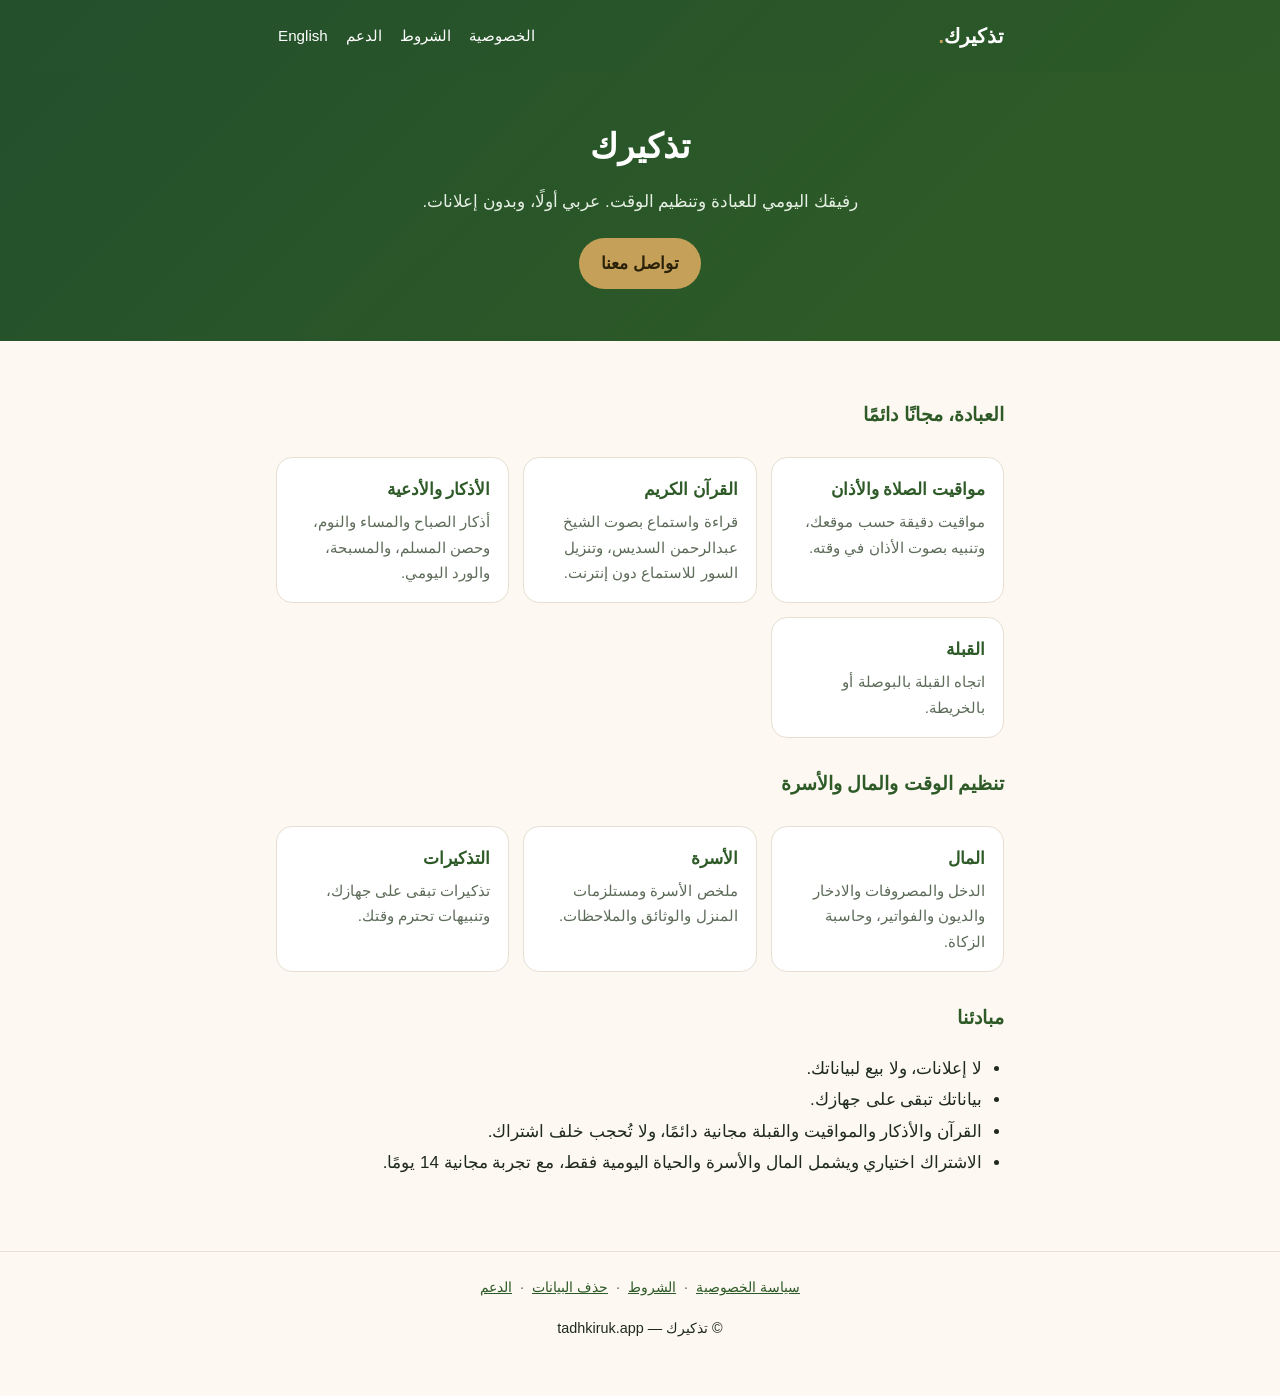
==== index.html @ 88e4892b "Initial site" ====
<!doctype html>
<html lang="ar" dir="rtl">
<head>
  <meta charset="utf-8">
  <meta name="viewport" content="width=device-width, initial-scale=1">
  <title>تذكيرك | رفيقك اليومي للعبادة وتنظيم الوقت</title>
  <meta name="description" content="تذكيرك: تطبيق عربي بلا إعلانات لمواقيت الصلاة والأذان والقبلة والقرآن والأذكار، وتنظيم الوقت والمال والأسرة.">
  <link rel="alternate" hreflang="en" href="https://tadhkiruk.app/en/">
  <link rel="stylesheet" href="style.css">
</head>
<body>
<header class="site"><div class="wrap">
  <a class="brand" href="/">تذكيرك<span>.</span></a>
  <nav class="top">
    <a href="privacy.html">الخصوصية</a>
    <a href="terms.html">الشروط</a>
    <a href="support.html">الدعم</a>
    <a href="en/">English</a>
  </nav>
</div></header>

<section class="hero"><div class="wrap">
  <h1>تذكيرك</h1>
  <p>رفيقك اليومي للعبادة وتنظيم الوقت. عربي أولًا، وبدون إعلانات.</p>
  <a class="badge" href="support.html">تواصل معنا</a>
</div></section>

<main><div class="wrap">
  <h2>العبادة، مجانًا دائمًا</h2>
  <div class="grid">
    <div class="card"><h3>مواقيت الصلاة والأذان</h3><p>مواقيت دقيقة حسب موقعك، وتنبيه بصوت الأذان في وقته.</p></div>
    <div class="card"><h3>القرآن الكريم</h3><p>قراءة واستماع بصوت الشيخ عبدالرحمن السديس، وتنزيل السور للاستماع دون إنترنت.</p></div>
    <div class="card"><h3>الأذكار والأدعية</h3><p>أذكار الصباح والمساء والنوم، وحصن المسلم، والمسبحة، والورد اليومي.</p></div>
    <div class="card"><h3>القبلة</h3><p>اتجاه القبلة بالبوصلة أو بالخريطة.</p></div>
  </div>

  <h2>تنظيم الوقت والمال والأسرة</h2>
  <div class="grid">
    <div class="card"><h3>المال</h3><p>الدخل والمصروفات والادخار والديون والفواتير، وحاسبة الزكاة.</p></div>
    <div class="card"><h3>الأسرة</h3><p>ملخص الأسرة ومستلزمات المنزل والوثائق والملاحظات.</p></div>
    <div class="card"><h3>التذكيرات</h3><p>تذكيرات تبقى على جهازك، وتنبيهات تحترم وقتك.</p></div>
  </div>

  <h2>مبادئنا</h2>
  <ul>
    <li>لا إعلانات، ولا بيع لبياناتك.</li>
    <li>بياناتك تبقى على جهازك.</li>
    <li>القرآن والأذكار والمواقيت والقبلة مجانية دائمًا، ولا تُحجب خلف اشتراك.</li>
    <li>الاشتراك اختياري ويشمل المال والأسرة والحياة اليومية فقط، مع تجربة مجانية 14 يومًا.</li>
  </ul>
</div></main>

<footer class="site"><div class="wrap">
  <a href="privacy.html">سياسة الخصوصية</a>·<a href="terms.html">الشروط</a>·<a href="delete-data.html">حذف البيانات</a>·<a href="support.html">الدعم</a>
  <p>© تذكيرك — tadhkiruk.app</p>
</div></footer>
</body>
</html>
---- style.css ----
:root {
  --primary: #2d5a27;
  --secondary: #4a7c44;
  --gold: #c5a059;
  --bg: #fdf8f2;
  --card: #ffffff;
  --text: #1f2a1d;
  --muted: #5d6b59;
  --line: #e7dfd2;
}
@media (prefers-color-scheme: dark) {
  :root {
    --bg: #14190f;
    --card: #1c2318;
    --text: #eef2ea;
    --muted: #a9b5a3;
    --line: #2c3527;
    --primary: #7fb877;
  }
}
* { box-sizing: border-box; }
html { -webkit-text-size-adjust: 100%; }
body {
  margin: 0;
  background: var(--bg);
  color: var(--text);
  font-family: "Noto Naskh Arabic", "Segoe UI", Tahoma, Arial, sans-serif;
  line-height: 1.85;
  font-size: 17px;
}
a { color: var(--primary); }
.wrap { max-width: 760px; margin: 0 auto; padding: 0 16px; }
header.site {
  background: linear-gradient(135deg, #24502c, #2d5a27);
  color: #fff;
  padding: 14px 0;
}
header.site .wrap {
  display: flex;
  align-items: center;
  justify-content: space-between;
  gap: 12px;
  flex-wrap: wrap;
}
header.site a { color: #fff; text-decoration: none; }
.brand { font-weight: 800; font-size: 1.25rem; }
.brand span { color: var(--gold); }
nav.top { display: flex; gap: 14px; flex-wrap: wrap; font-size: 0.95rem; }
nav.top a { padding: 8px 2px; min-height: 44px; display: inline-flex; align-items: center; }
nav.top a:hover { text-decoration: underline; }
.hero {
  background: linear-gradient(135deg, #24502c, #2d5a27 70%);
  color: #fff;
  padding: 44px 0 52px;
  text-align: center;
}
.hero h1 { margin: 0 0 8px; font-size: 2.1rem; }
.hero p { margin: 0 auto; max-width: 560px; color: #e6efe3; }
.hero .badge {
  display: inline-block;
  margin-top: 20px;
  padding: 10px 22px;
  border-radius: 999px;
  background: var(--gold);
  color: #2a2208;
  font-weight: 700;
  text-decoration: none;
}
main { padding: 28px 0 56px; }
h1.page { font-size: 1.7rem; margin: 8px 0 6px; color: var(--primary); }
h2 { font-size: 1.2rem; margin: 28px 0 6px; color: var(--primary); }
p, li { color: var(--text); }
.muted { color: var(--muted); font-size: 0.92rem; }
.grid { display: grid; gap: 14px; grid-template-columns: repeat(auto-fit, minmax(210px, 1fr)); margin-top: 24px; }
.card {
  background: var(--card);
  border: 1px solid var(--line);
  border-radius: 16px;
  padding: 16px 18px;
}
.card h3 { margin: 0 0 4px; font-size: 1.05rem; color: var(--primary); }
.card p { margin: 0; color: var(--muted); font-size: 0.95rem; line-height: 1.7; }
footer.site {
  border-top: 1px solid var(--line);
  padding: 22px 0 40px;
  text-align: center;
  color: var(--muted);
  font-size: 0.9rem;
}
footer.site a { margin: 0 8px; }
ul { padding-inline-start: 22px; }
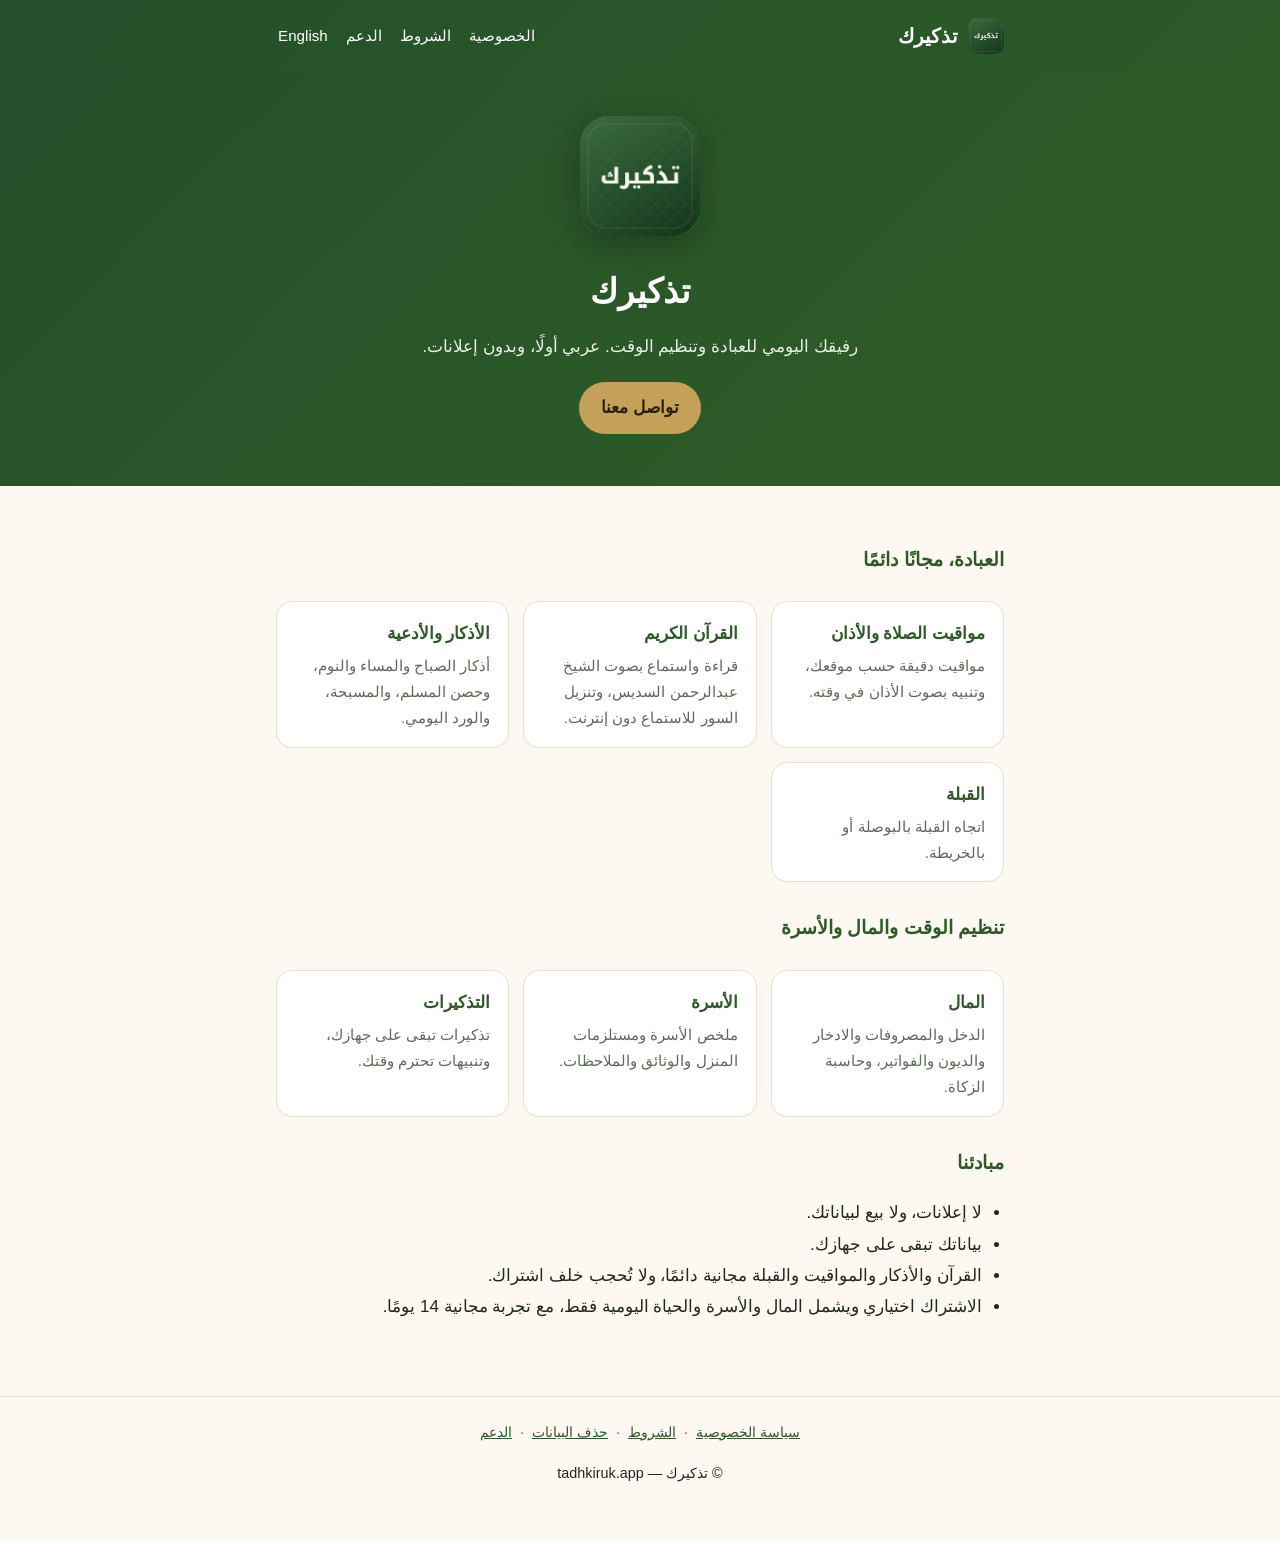
==== commit d8f9f228: "Brand site with app logo, favicon and social image" ====
--- a/index.html
+++ b/index.html
@@ -7,10 +7,21 @@
   <meta name="description" content="تذكيرك: تطبيق عربي بلا إعلانات لمواقيت الصلاة والأذان والقبلة والقرآن والأذكار، وتنظيم الوقت والمال والأسرة.">
   <link rel="alternate" hreflang="en" href="https://tadhkiruk.app/en/">
   <link rel="stylesheet" href="style.css">
+  <meta name="theme-color" content="#24502c">
+  <link rel="icon" type="image/png" sizes="32x32" href="assets/favicon-32.png">
+  <link rel="icon" type="image/png" sizes="192x192" href="assets/favicon-192.png">
+  <link rel="apple-touch-icon" href="assets/apple-touch-icon.png">
+  <link rel="canonical" href="https://tadhkiruk.app/">
+  <meta property="og:type" content="website">
+  <meta property="og:site_name" content="تذكيرك">
+  <meta property="og:title" content="تذكيرك | رفيقك اليومي للعبادة وتنظيم الوقت">
+  <meta property="og:description" content="تذكيرك: تطبيق عربي بلا إعلانات لمواقيت الصلاة والأذان والقبلة والقرآن والأذكار، وتنظيم الوقت والمال والأسرة.">
+  <meta property="og:image" content="https://tadhkiruk.app/assets/og-image.png">
+  <meta name="twitter:card" content="summary_large_image">
 </head>
 <body>
 <header class="site"><div class="wrap">
-  <a class="brand" href="/">تذكيرك<span>.</span></a>
+  <a class="brand" href="/"><img src="assets/logo-icon-256.png" width="36" height="36" alt=""><span class="name">تذكيرك</span></a>
   <nav class="top">
     <a href="privacy.html">الخصوصية</a>
     <a href="terms.html">الشروط</a>
@@ -20,6 +31,7 @@
 </div></header>
 
 <section class="hero"><div class="wrap">
+  <img class="hero-logo" src="assets/icon-512.png" width="120" height="120" alt="شعار تذكيرك">
   <h1>تذكيرك</h1>
   <p>رفيقك اليومي للعبادة وتنظيم الوقت. عربي أولًا، وبدون إعلانات.</p>
   <a class="badge" href="support.html">تواصل معنا</a>
--- a/style.css
+++ b/style.css
@@ -89,3 +89,8 @@
 }
 footer.site a { margin: 0 8px; }
 ul { padding-inline-start: 22px; }
+
+.brand { display: inline-flex; align-items: center; gap: 10px; }
+.brand img { border-radius: 9px; display: block; }
+.brand .name { color: #fff; }
+.hero-logo { border-radius: 26px; box-shadow: 0 10px 30px rgba(0,0,0,.25); margin-bottom: 14px; }
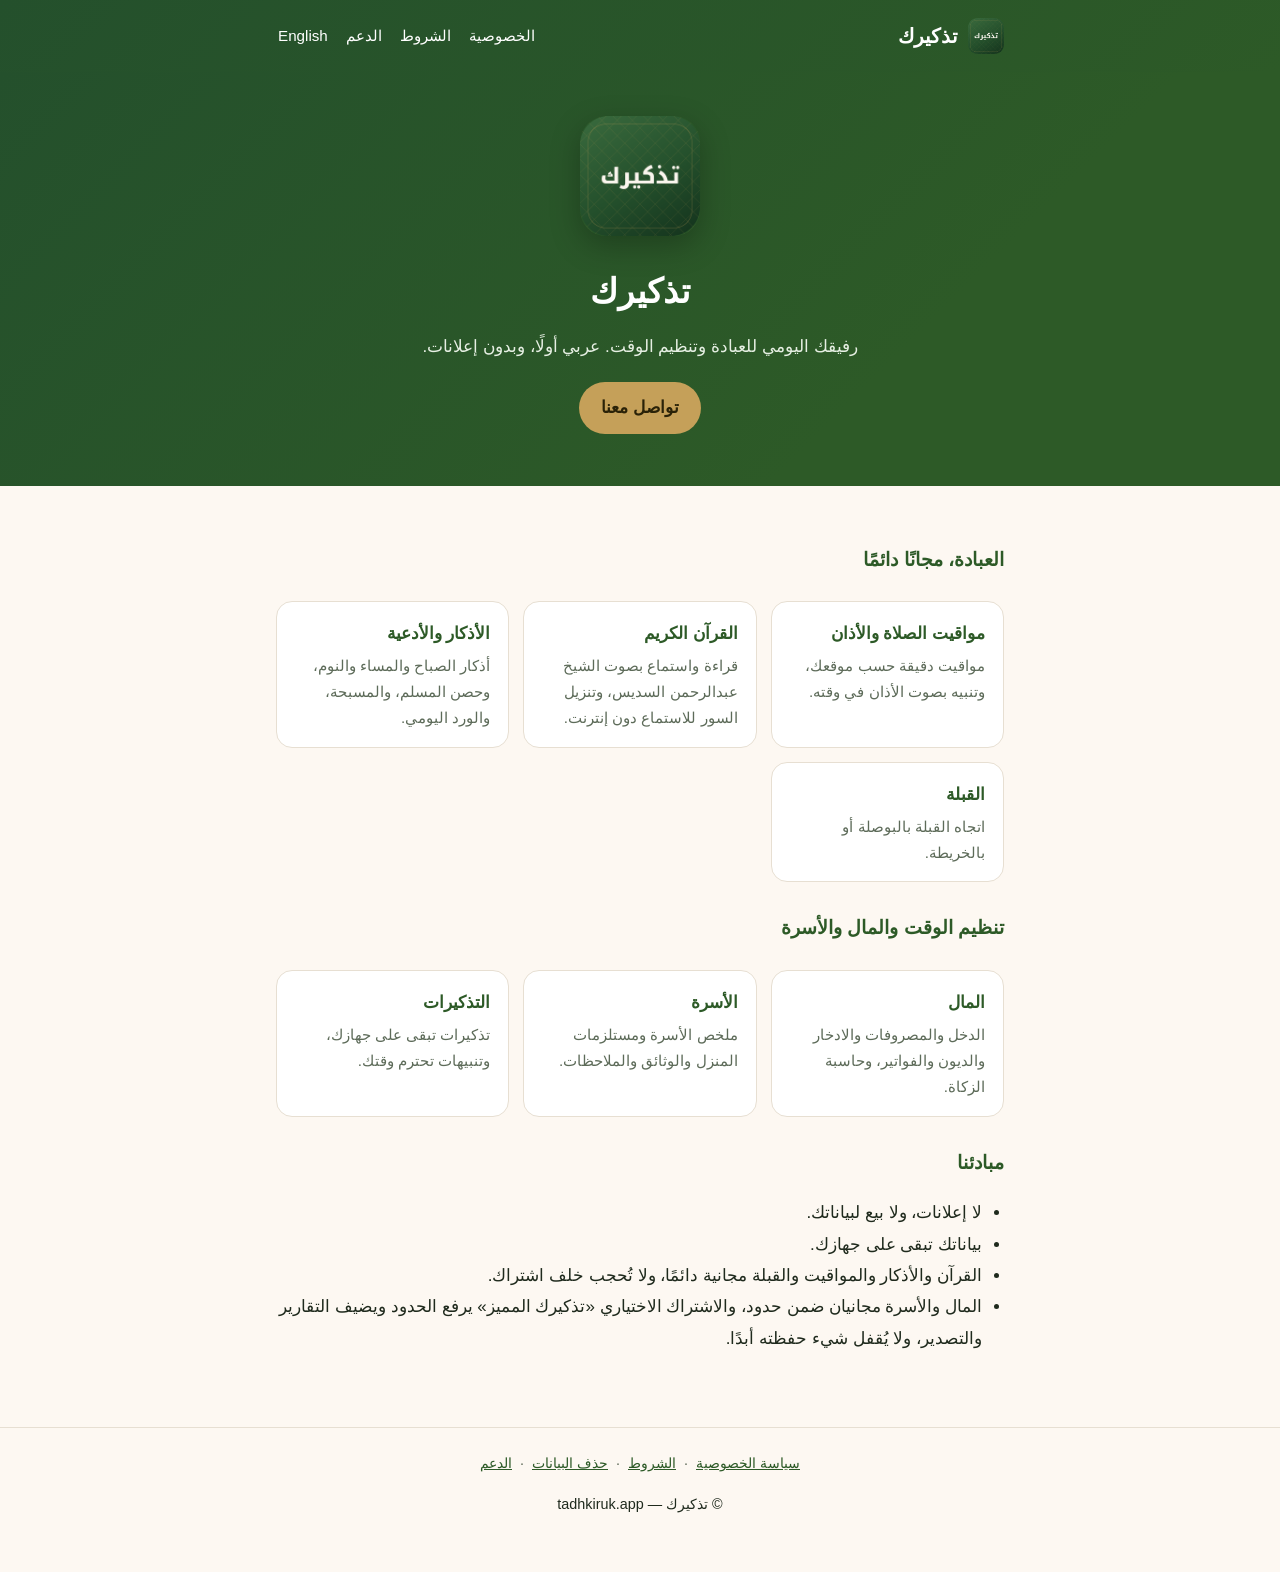
==== commit 39b0a109: "Subscription terms: no trial, free-with-limits model, App Store - Remove the 14-day free trial every" ====
--- a/index.html
+++ b/index.html
@@ -58,7 +58,7 @@
     <li>لا إعلانات، ولا بيع لبياناتك.</li>
     <li>بياناتك تبقى على جهازك.</li>
     <li>القرآن والأذكار والمواقيت والقبلة مجانية دائمًا، ولا تُحجب خلف اشتراك.</li>
-    <li>الاشتراك اختياري ويشمل المال والأسرة والحياة اليومية فقط، مع تجربة مجانية 14 يومًا.</li>
+    <li>المال والأسرة مجانيان ضمن حدود، والاشتراك الاختياري «تذكيرك المميز» يرفع الحدود ويضيف التقارير والتصدير، ولا يُقفل شيء حفظته أبدًا.</li>
   </ul>
 </div></main>
 
